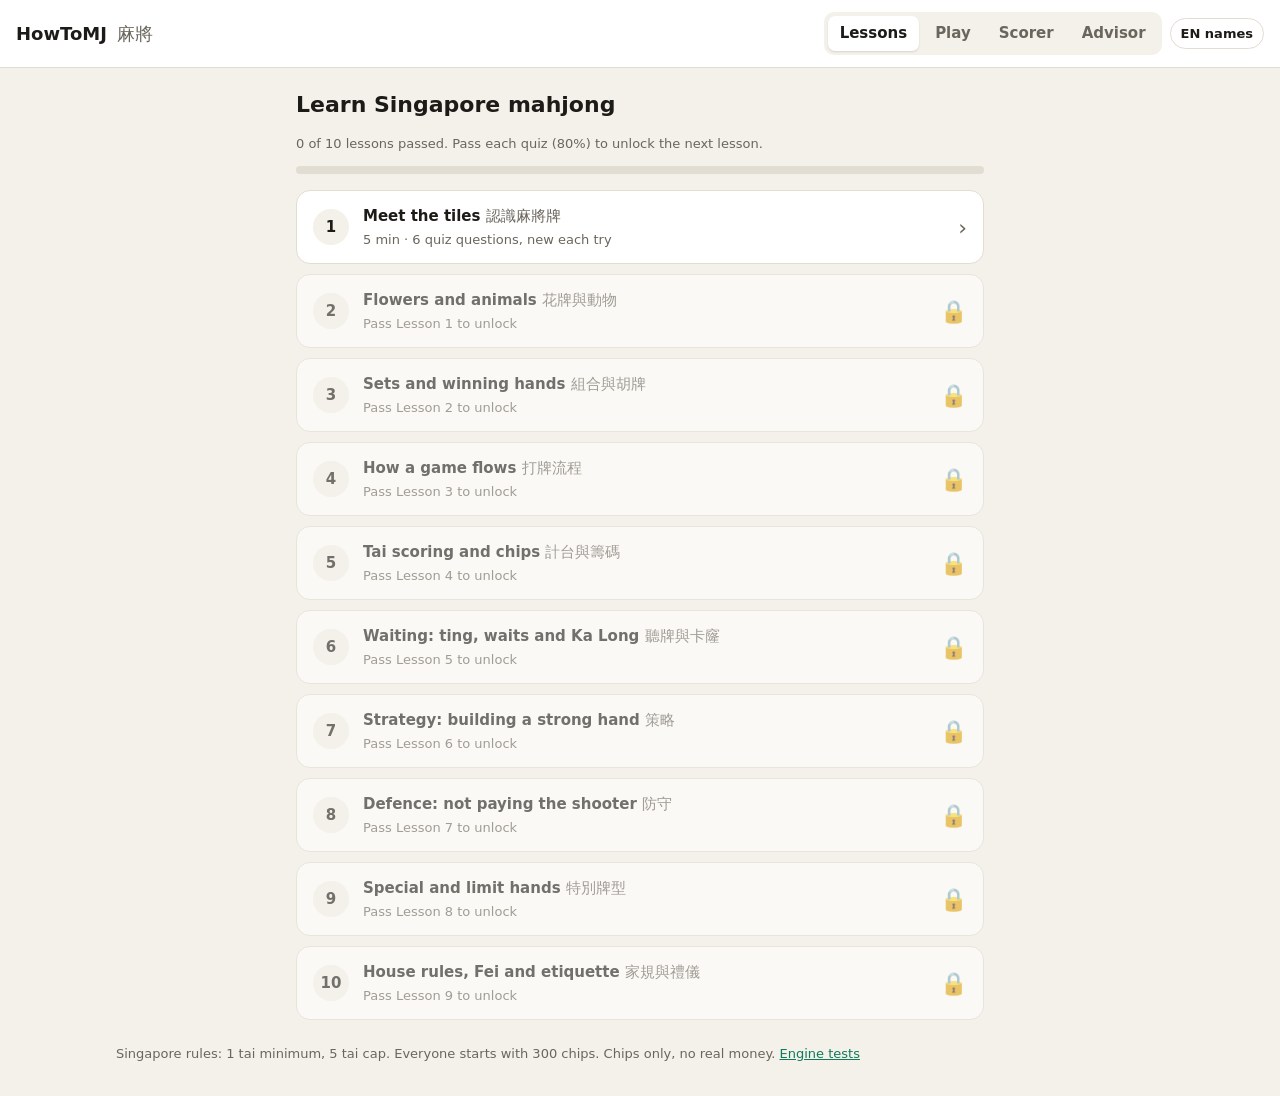
==== index.html @ c32d8975 "Add files via upload" ====
<!doctype html>
<html lang="en">
<head>
  <meta charset="utf-8">
  <meta name="viewport" content="width=device-width, initial-scale=1">
  <title>HowToMJ</title>
  <meta name="description" content="Learn Singapore mahjong: count tai and get discard advice.">
  <link rel="stylesheet" href="app.css">
</head>
<body>
  <header class="top">
    <div class="brand">HowToMJ <span class="brand__zh">麻將</span></div>
    <div class="top__right">
      <nav class="tabs" id="tabs" role="tablist"></nav>
      <button class="chip" id="english" aria-pressed="false" title="Show English names under the tiles">EN names</button>
    </div>
  </header>

  <main class="learn" id="learn" hidden></main>

  <main class="play" id="play" hidden></main>

  <main class="layout" id="tools">
    <section class="card" aria-labelledby="hand-title">
      <div class="card__head">
        <h2 id="hand-title">Your hand</h2>
        <div class="card__actions">
          <select id="examples" aria-label="Load an example hand"></select>
          <button class="btn btn--ghost" id="clear">Clear</button>
        </div>
      </div>
      <div id="hand"></div>
      <p class="message" id="message" role="status" aria-live="polite"></p>
    </section>

    <section class="card card--result" aria-labelledby="result-title">
      <h2 id="result-title"></h2>
      <div id="result"></div>
    </section>

    <section class="card" aria-labelledby="add-title">
      <h2 id="add-title">Add tiles</h2>
      <div class="targets" id="targets"></div>
      <div id="palette"></div>
    </section>

    <section class="card" aria-labelledby="ctx-title">
      <h2 id="ctx-title">Table</h2>
      <div class="context" id="context"></div>
    </section>
  </main>

  <footer class="foot">Singapore rules: 1 tai minimum, 5 tai cap. Everyone starts with 300 chips. Chips only, no real money. <a href="tests.html">Engine tests</a></footer>

  <script src="engine.js"></script>
  <script src="ui.js"></script>
  <script src="sound.js"></script>
  <script src="lessons.js"></script>
  <script src="learn.js"></script>
  <script src="game.js"></script>
  <script src="play.js"></script>
  <script src="app.js"></script>
</body>
</html>
---- app.css ----
:root {
  --bg: #f4f1ea;
  --surface: #ffffff;
  --ink: #1d1b18;
  --muted: #6b665d;
  --line: #e2ddd2;
  --accent: #0f7a5c;
  --accent-ink: #ffffff;
  --accent-soft: #e2f2ec;
  --warn: #b3261e;
  --warn-soft: #fbe9e7;
  --tile-face: #fffdf7;
  --tile-edge: #d8cfbd;
  --tile-shadow: #c9bea7;
  --bamboo: #1f7a3d;
  --dots: #1f4f9c;
  --chars: #b3261e;
  --honour: #1d1b18;
  --flower: #c2185b;
  --season: #00796b;
  --animal: #a35a00;
}
@media (prefers-color-scheme: dark) {
  :root:not([data-theme="light"]) {
    --bg: #141413;
    --surface: #1e1d1b;
    --ink: #f1ede4;
    --muted: #a39d92;
    --line: #34322e;
    --accent: #3fbf94;
    --accent-ink: #0d1f18;
    --accent-soft: #1b3a2f;
    --warn: #ff8a80;
    --warn-soft: #3a1d1b;
    --tile-face: #f3eee2;
    --tile-edge: #b9b09d;
    --tile-shadow: #6e675a;
  }
}
:root[data-theme="dark"] {
  --bg: #141413; --surface: #1e1d1b; --ink: #f1ede4; --muted: #a39d92; --line: #34322e;
  --accent: #3fbf94; --accent-ink: #0d1f18; --accent-soft: #1b3a2f; --warn: #ff8a80; --warn-soft: #3a1d1b;
  --tile-face: #f3eee2; --tile-edge: #b9b09d; --tile-shadow: #6e675a;
}

* { box-sizing: border-box; }
body {
  margin: 0;
  background: var(--bg);
  color: var(--ink);
  font: 15px/1.5 system-ui, -apple-system, "Segoe UI", "PingFang SC", "Microsoft YaHei", sans-serif;
}
h2 { font-size: 16px; margin: 0 0 12px; }
a { color: var(--accent); }

.top {
  position: sticky; top: 0; z-index: 2;
  display: flex; flex-wrap: wrap; align-items: center; justify-content: space-between; gap: 8px;
  padding: 12px 16px; background: var(--surface); border-bottom: 1px solid var(--line);
}
.brand { font-weight: 700; font-size: 18px; }
.brand__zh { color: var(--muted); font-weight: 500; margin-left: 4px; }
.tabs { display: flex; gap: 4px; background: var(--bg); padding: 4px; border-radius: 10px; }
.tab {
  border: 0; background: transparent; color: var(--muted); font: inherit; font-weight: 600;
  padding: 6px 12px; border-radius: 7px; cursor: pointer;
}
.tab[aria-selected="true"] { background: var(--surface); color: var(--ink); box-shadow: 0 1px 2px rgba(0,0,0,.12); }

.layout {
  max-width: 1080px; margin: 0 auto; padding: 16px;
  display: grid; gap: 16px; grid-template-columns: 1fr;
}
@media (min-width: 900px) {
  .layout { grid-template-columns: 1.15fr 1fr; align-items: start; }
  .card--result { grid-column: 2; grid-row: 1 / span 3; position: sticky; top: 76px; }
}
.card { background: var(--surface); border: 1px solid var(--line); border-radius: 14px; padding: 16px; min-width: 0; }
.card__head { display: flex; align-items: center; justify-content: space-between; gap: 8px; margin-bottom: 8px; }
.card__head h2 { margin: 0; }
.card__actions { display: flex; gap: 8px; }

.btn, select {
  font: inherit; font-size: 14px; border-radius: 8px; border: 1px solid var(--line);
  background: var(--surface); color: var(--ink); padding: 6px 10px; cursor: pointer;
}
.btn--ghost:hover, select:hover { border-color: var(--muted); }

/* Tiles */
.tile {
  position: relative; display: inline-flex; align-items: center; justify-content: center; flex: none;
  width: 40px; height: 54px; padding: 2px 1px; margin: 0;
  background: var(--tile-face); border: 1px solid var(--tile-edge); border-radius: 6px;
  box-shadow: 0 3px 0 var(--tile-shadow);
  color: var(--muted); font: inherit; cursor: pointer; line-height: 1; user-select: none;
  transition: transform .08s ease;
}
.tile__face { display: block; width: 100%; height: 100%; pointer-events: none; }
.tile__face svg { display: block; }
.tile:hover { transform: translateY(-2px); }
.tile:active { transform: translateY(1px); }
span.tile:hover { transform: none; }
.tile:focus-visible { outline: 2px solid var(--accent); outline-offset: 2px; }
.tile__sub { font-size: 12px; font-weight: 600; }
.tile.is-used { opacity: .35; }
.tile.is-best { outline: 3px solid var(--accent); outline-offset: 2px; }
.tile.is-guess { outline: 3px dashed var(--warn); outline-offset: 2px; }
.tile--small { width: 32px; height: 43px; border-radius: 5px; }
.tile--empty {
  background: transparent; border: 1.5px dashed var(--tile-edge); box-shadow: none; color: var(--muted); cursor: default;
}
.tile--empty:hover { transform: none; }

/* Hand */
.hand-row { margin-bottom: 12px; }
.hand-row__label { font-size: 12px; font-weight: 600; color: var(--muted); text-transform: uppercase; letter-spacing: .04em; margin-bottom: 6px; }
.tiles { display: flex; flex-wrap: wrap; gap: 6px 4px; align-items: flex-end; }
.hand-main { display: flex; flex-wrap: wrap; gap: 12px; align-items: flex-end; }
.win-slot { padding-left: 12px; border-left: 2px solid var(--line); }
.meld { display: inline-flex; gap: 2px; padding: 4px; border-radius: 8px; background: var(--bg); position: relative; }
.meld__tag { position: absolute; top: -9px; left: 6px; font-size: 10px; font-weight: 700; color: var(--muted); background: var(--surface); padding: 0 4px; border-radius: 4px; }
.empty-note { color: var(--muted); font-size: 13px; }
.message { min-height: 1.5em; margin: 4px 0 0; font-size: 14px; color: var(--warn); }

/* Palette */
.targets { display: flex; flex-wrap: wrap; gap: 6px; margin-bottom: 12px; }
.chip {
  font: inherit; font-size: 13px; font-weight: 600; padding: 5px 10px; border-radius: 999px;
  border: 1px solid var(--line); background: var(--surface); color: var(--ink); cursor: pointer;
}
.chip[aria-pressed="true"] { background: var(--accent); border-color: var(--accent); color: var(--accent-ink); }
.palette-group { margin-bottom: 10px; }
.palette-group .tiles { display: grid; grid-template-columns: repeat(9, minmax(0, 44px)); gap: 6px; }
.palette-group .tile { width: 100%; height: auto; aspect-ratio: 3 / 4; }
@media (max-width: 380px) {
  .palette-group .tiles { gap: 4px; }
}

/* Context */
.context { display: grid; gap: 12px; grid-template-columns: repeat(auto-fit, minmax(140px, 1fr)); }
.field { display: flex; flex-direction: column; gap: 4px; font-size: 13px; font-weight: 600; color: var(--muted); }
.field select { width: 100%; }
.seg { display: inline-flex; border: 1px solid var(--line); border-radius: 8px; overflow: hidden; }
.seg button { font: inherit; font-size: 14px; border: 0; padding: 6px 10px; background: var(--surface); color: var(--ink); cursor: pointer; }
.seg button[aria-pressed="true"] { background: var(--accent); color: var(--accent-ink); }
.check { display: flex; align-items: center; gap: 8px; font-size: 14px; color: var(--ink); font-weight: 500; }

/* Result */
.big { display: flex; align-items: baseline; gap: 10px; flex-wrap: wrap; }
.big__num { font-size: 44px; font-weight: 800; line-height: 1; }
.big__unit { font-size: 18px; font-weight: 700; }
.big__note { color: var(--muted); font-size: 14px; }
.badge { display: inline-block; font-size: 13px; font-weight: 700; padding: 3px 10px; border-radius: 999px; margin: 10px 0; }
.badge--ok { background: var(--accent-soft); color: var(--accent); }
.badge--no { background: var(--warn-soft); color: var(--warn); }
.items { width: 100%; border-collapse: collapse; margin: 8px 0 12px; font-size: 14px; }
.items td { padding: 7px 0; border-bottom: 1px solid var(--line); vertical-align: top; }
.items td.zh { color: var(--muted); padding-left: 8px; white-space: nowrap; }
.items td.tai { text-align: right; font-weight: 700; white-space: nowrap; padding-left: 8px; }
.items tr.total td { border-bottom: 0; font-weight: 700; }
.pay { background: var(--bg); border-radius: 10px; padding: 12px; margin: 8px 0; font-size: 14px; }
.pay strong { font-size: 16px; }
.pay ul { margin: 6px 0 0; padding-left: 18px; }
.muted { color: var(--muted); font-size: 13px; }
.hint { color: var(--muted); }

.option { border: 1px solid var(--line); border-radius: 12px; padding: 12px; margin-bottom: 10px; display: flex; gap: 12px; }
.option--best { border-color: var(--accent); background: var(--accent-soft); }
.option__rank { font-size: 12px; font-weight: 700; color: var(--muted); text-transform: uppercase; letter-spacing: .04em; }
.option__body p { margin: 2px 0; font-size: 14px; }
.option__body ul { margin: 4px 0 0; padding-left: 18px; font-size: 13px; color: var(--muted); }
.waits { display: flex; flex-wrap: wrap; gap: 3px; margin-top: 6px; }

[hidden] { display: none !important; }

.btn--primary { background: var(--accent); border-color: var(--accent); color: var(--accent-ink); font-weight: 600; }
.btn:disabled { opacity: .45; cursor: default; }

/* Shared hand view */
.hand-view { display: flex; flex-wrap: wrap; align-items: flex-end; gap: 6px; margin: 8px 0; }
.hand-plus { color: var(--muted); font-weight: 700; padding: 0 2px 12px; }
.meld--bonus { background: transparent; border: 1px dashed var(--line); }

/* Lessons */
.learn { max-width: 720px; margin: 0 auto; padding: 16px; }
.learn-head h1 { font-size: 22px; margin: 4px 0; }
.meter { height: 8px; background: var(--line); border-radius: 999px; overflow: hidden; margin: 8px 0 16px; }
.meter span { display: block; height: 100%; background: var(--accent); border-radius: 999px; }
.lesson-list { list-style: none; padding: 0; margin: 0; display: grid; gap: 10px; }
.lesson-item {
  width: 100%; display: flex; align-items: center; gap: 14px; text-align: left;
  font: inherit; color: var(--ink); background: var(--surface); border: 1px solid var(--line);
  border-radius: 14px; padding: 14px 16px; cursor: pointer;
}
.lesson-item:hover:not(:disabled) { border-color: var(--accent); }
.lesson-item:disabled { cursor: default; opacity: .6; }
.lesson-item__num {
  flex: none; width: 36px; height: 36px; border-radius: 50%; display: grid; place-items: center;
  font-weight: 800; background: var(--bg); color: var(--ink);
}
.lesson-item.is-done .lesson-item__num { background: var(--accent); color: var(--accent-ink); }
.lesson-item__text { flex: 1; min-width: 0; }
.lesson-item__title { font-weight: 700; }
.lesson-item__zh { color: var(--muted); }
.lesson-item__status { display: block; font-size: 13px; color: var(--muted); margin-top: 2px; }
.lesson-item__go { font-size: 22px; color: var(--muted); }

.crumb { display: flex; align-items: center; gap: 10px; flex-wrap: wrap; margin-bottom: 10px; }
.steps { display: flex; gap: 4px; margin-bottom: 12px; }
.steps span { flex: 1; height: 5px; border-radius: 999px; background: var(--line); }
.steps span.is-done { background: var(--accent); opacity: .5; }
.steps span.is-now { background: var(--accent); }
.lesson-card { padding: 20px; }
.lesson-card p { margin: 0 0 10px; font-size: 16px; line-height: 1.6; }
.lesson-card__title { font-size: 20px; margin-bottom: 12px; }
.lesson-tiles { margin: 12px 0; }
.lesson-group { margin: 14px 0; }
.table-wrap { overflow-x: auto; margin: 12px 0; }
.lesson-table { width: 100%; border-collapse: collapse; font-size: 14px; }
.lesson-table th { text-align: left; font-size: 12px; text-transform: uppercase; letter-spacing: .04em; color: var(--muted); padding: 6px 8px 6px 0; border-bottom: 1px solid var(--line); }
.lesson-table td { padding: 8px 8px 8px 0; border-bottom: 1px solid var(--line); }
.nav-row { display: flex; justify-content: space-between; align-items: center; gap: 10px; margin-top: 14px; }
.nav-row--wrap { flex-wrap: wrap; justify-content: flex-start; }
.nav-row .btn { padding: 10px 16px; font-size: 15px; }

.quiz-prompt { font-size: 18px; margin: 6px 0 12px; }
.quiz-options { display: grid; gap: 8px; grid-template-columns: repeat(auto-fit, minmax(140px, 1fr)); margin-top: 12px; }
.quiz-option {
  font: inherit; font-size: 15px; font-weight: 600; text-align: left; padding: 12px 14px; border-radius: 10px;
  border: 1.5px solid var(--line); background: var(--surface); color: var(--ink); cursor: pointer;
}
.quiz-option:hover:not(:disabled) { border-color: var(--accent); }
.quiz-option--tiles { display: flex; flex-wrap: wrap; gap: 3px; align-items: center; }
.quiz-tiles { display: flex; gap: 10px; flex-wrap: wrap; margin-top: 12px; }
.quiz-tile { padding: 6px; border-radius: 10px; border: 1.5px solid var(--line); background: var(--surface); cursor: pointer; }
.quiz-tile .tile { cursor: inherit; }
.is-right { border-color: var(--accent) !important; background: var(--accent-soft) !important; }
.is-wrong { border-color: var(--warn) !important; background: var(--warn-soft) !important; }
.is-dim { opacity: .5; }
.quiz-option:disabled, .quiz-tile:disabled { cursor: default; color: var(--ink); }
.feedback { margin-top: 14px; padding: 12px 14px; border-radius: 10px; font-size: 15px; }
.feedback--ok { background: var(--accent-soft); }
.feedback--ok strong { color: var(--accent); }
.feedback--no { background: var(--warn-soft); }
.feedback--no strong { color: var(--warn); }
.result-card .big__num { font-size: 52px; }

/* Practice game */
.play { max-width: 900px; margin: 0 auto; padding: 12px 16px 24px; display: grid; gap: 12px; }
.table-bar { display: flex; flex-wrap: wrap; align-items: center; gap: 6px 14px; font-size: 14px; }
.table-bar .btn { margin-left: auto; }
.opponents { display: grid; gap: 10px; grid-template-columns: 1fr; }
@media (min-width: 760px) { .opponents { grid-template-columns: repeat(3, minmax(0, 1fr)); } }
.seat { background: var(--surface); border: 1px solid var(--line); border-radius: 12px; padding: 10px 12px; min-width: 0; }
.seat.is-turn { border-color: var(--accent); box-shadow: 0 0 0 1px var(--accent) inset; }
.seat__head { display: flex; align-items: center; gap: 8px; font-size: 13px; margin-bottom: 6px; }
.seat__name { white-space: nowrap; overflow: hidden; text-overflow: ellipsis; }
.seat__wind {
  flex: none; width: 28px; height: 28px; border-radius: 8px; display: grid; place-items: center;
  font-weight: 700; background: var(--bg); color: var(--ink);
}
.seat__wind.is-dealer { background: var(--chars); color: #fff; }
.seat__name { flex: 1; min-width: 0; }
.seat__chips { font-weight: 700; font-variant-numeric: tabular-nums; }
.seat__turn { font-size: 12px; font-weight: 700; color: var(--accent); }
.seat__sets { display: flex; flex-wrap: wrap; gap: 10px 6px; margin: 10px 0 8px; }
.seat__empty { font-size: 13px; }
.tiles--tiny { gap: 3px 2px; }
.tile.tile--tiny { width: 22px; height: 30px; padding: 1px; box-shadow: 0 2px 0 var(--tile-shadow); border-radius: 4px; }
.tile.is-last { outline: 2px solid var(--warn); outline-offset: 1px; }
.tile.is-selected { transform: translateY(-8px); outline: 2px solid var(--accent); outline-offset: 1px; }
.centre { display: flex; gap: 14px; align-items: flex-start; background: var(--surface); border: 1px dashed var(--line); border-radius: 12px; padding: 10px 12px; }
.centre__discard { flex: none; text-align: center; min-width: 76px; }
.centre__discard .muted { font-size: 12px; margin-top: 6px; }
.log { list-style: none; margin: 0; padding: 0; font-size: 13px; color: var(--muted); display: grid; gap: 3px; min-width: 0; }
.log li:last-child { color: var(--ink); font-weight: 600; }
.seat--me { padding-bottom: 14px; }
.my-hand { display: flex; align-items: flex-end; gap: 12px; flex-wrap: wrap; margin-top: 12px; }
.my-hand .tiles { gap: 6px 3px; }
.my-hand__drawn { margin-left: 8px; padding-left: 8px; border-left: 2px dashed var(--line); display: inline-flex; }
@media (max-width: 480px) {
  .my-hand .tile { width: 33px; height: 45px; }
  .my-hand .tiles { gap: 5px 2px; }
}
.seat__body { display: flex; flex-wrap: wrap; align-items: flex-start; gap: 6px 10px; }
.seat__body .seat__sets { margin: 0; }
.seat .seat__head { margin-bottom: 4px; }
.seat--mine { padding: 8px 12px; }
.dock {
  display: grid; gap: 8px;
  background: var(--bg); padding-top: 6px; margin: 0 -4px; padding-inline: 4px;
}
/* Pin your hand to the bottom only when the window is tall enough to still show the table above it. */
@media (min-height: 900px) {
  .dock { position: sticky; bottom: 0; z-index: 3; max-height: 45vh; overflow-y: auto; }
}
.dock .seat--me { box-shadow: 0 -4px 16px rgba(0,0,0,.08); }
.dock .seat__sets { margin: 6px 0 0; }
.dock .my-hand { margin-top: 8px; }
.action-bar { background: var(--surface); border: 1px solid var(--line); border-radius: 12px; padding: 10px 12px; }
.prompt { margin: 0 0 8px; font-size: 15px; font-weight: 600; }
.prompt--claim { display: flex; align-items: center; gap: 6px; flex-wrap: wrap; }
.actions { display: flex; flex-wrap: wrap; gap: 8px; margin-top: 8px; }
.actions .btn { padding: 9px 14px; font-size: 15px; font-weight: 600; }
.btn--win { background: var(--chars); border-color: var(--chars); color: #fff; }
.action-bar .feedback { margin-top: 4px; font-size: 14px; }
.result-panel h2 { font-size: 20px; }
.standings th { text-align: left; font-size: 12px; color: var(--muted); padding: 4px 0; border-bottom: 1px solid var(--line); }
.standings tr.is-me td { font-weight: 700; }

/* Table layout */
.mj-table {
  --felt: #1f6b4f; --felt-dark: #17543e; --felt-ink: #f3f7f4; --felt-muted: #bfd9cc; --turn: #ffd54f;
  display: grid; gap: 8px; padding: 10px; border-radius: 18px;
  background: radial-gradient(ellipse at center, var(--felt) 0%, var(--felt-dark) 100%);
  border: 6px solid #6b4423; color: var(--felt-ink);
  grid-template-columns: 64px minmax(0, 1fr) 64px;
  grid-template-areas: "top top top" "left centre right" "bottom bottom bottom";
}
@media (prefers-color-scheme: dark) { :root:not([data-theme="light"]) .mj-table { --felt: #174d3a; --felt-dark: #0f3628; border-color: #4a2f18; } }
@media (min-width: 760px) {
  .mj-table { grid-template-columns: 140px minmax(0, 1fr) 140px; gap: 12px; padding: 14px; }
}
.seat-panel {
  min-width: 0; padding: 6px 8px; border-radius: 10px; background: rgba(0, 0, 0, .18);
  font-size: 12px; display: flex; gap: 6px 10px; align-items: center; flex-wrap: wrap;
}
.seat-panel.is-turn { box-shadow: 0 0 0 2px var(--turn) inset; }
.seat-panel--top { grid-area: top; justify-content: center; }
.seat-panel--bottom { grid-area: bottom; justify-content: center; }
.seat-panel--left { grid-area: left; flex-direction: column; align-items: stretch; align-self: stretch; }
.seat-panel--right { grid-area: right; flex-direction: column; align-items: stretch; align-self: stretch; }
.seat-panel__id { display: flex; align-items: center; gap: 6px; min-width: 0; }
.seat-panel--left .seat-panel__id, .seat-panel--right .seat-panel__id { flex-direction: column; text-align: center; }
.seat-panel__who { display: flex; flex-direction: column; min-width: 0; line-height: 1.25; }
.seat-panel__who strong { font-size: 13px; white-space: nowrap; overflow: hidden; text-overflow: ellipsis; }
.seat-panel__who span { color: var(--felt-muted); font-variant-numeric: tabular-nums; }
.seat-panel__backs { display: flex; align-items: center; gap: 3px; color: var(--felt-muted); justify-content: center; }
.tile-back { display: inline-block; width: 12px; height: 16px; border-radius: 2px; background: #2f7d5d; border: 1px solid #e8dfc8; box-shadow: 0 1px 0 #0b2a1f; }
.seat-panel__flowers, .seat-panel__sets { display: flex; flex-wrap: wrap; gap: 3px; justify-content: center; }
.seat-panel .meld { background: rgba(0, 0, 0, .2); padding: 2px; gap: 1px; }
.seat-panel__turn { font-weight: 700; color: var(--turn); text-align: center; }
.seat-panel .seat__wind { background: rgba(255, 255, 255, .9); color: #1d1b18; }
.seat-panel .seat__wind.is-dealer { background: var(--chars); color: #fff; }

/* The centre: a ring of wall stacks around the discards */
.centre-table {
  grid-area: centre; min-width: 0; display: grid; gap: 5px; padding: 6px; border-radius: 12px;
  background: rgba(0, 0, 0, .14); border: 1px solid rgba(255, 255, 255, .12);
  grid-template-columns: 12px minmax(0, 1fr) 12px;
  grid-template-rows: 12px auto 12px;
  grid-template-areas: "wt wt wt" "wl inner wr" "wb wb wb";
}
.centre-inner {
  grid-area: inner; min-width: 0; display: grid; gap: 6px;
  grid-template-columns: minmax(0, 1fr) minmax(0, 1fr);
  grid-template-areas: "mid mid" "top top" "left right" "bottom bottom";
  align-content: start;
}
@media (min-width: 760px) {
  .centre-table { grid-template-columns: 16px minmax(0, 1fr) 16px; grid-template-rows: 18px auto 18px; padding: 8px; }
  .centre-inner { grid-template-columns: minmax(0, 1fr) minmax(0, 1.3fr) minmax(0, 1fr); grid-template-areas: ". top ." "left mid right" ". bottom ."; min-height: 320px; }
}
.wall { display: flex; gap: 1px; min-width: 0; min-height: 0; }
.wall--top { grid-area: wt; }
.wall--bottom { grid-area: wb; }
.wall--left { grid-area: wl; flex-direction: column; }
.wall--right { grid-area: wr; flex-direction: column; }
.stk { flex: 1 1 0; min-width: 0; min-height: 0; border-radius: 2px; position: relative; }
.stk--2 { background: linear-gradient(#e9dfc4 0 45%, #2f7d5d 45% 55%, #d9cca9 55%); box-shadow: inset 0 0 0 1px rgba(0, 0, 0, .25); }
.stk--1 { background: #d9cca9; box-shadow: inset 0 0 0 1px rgba(0, 0, 0, .25); opacity: .85; }
.stk--0 { background: transparent; }
.wall--left .stk--2, .wall--right .stk--2 { background: linear-gradient(90deg, #e9dfc4 0 45%, #2f7d5d 45% 55%, #d9cca9 55%); }
.stk.is-front { box-shadow: 0 0 0 2px var(--turn); z-index: 1; }
.stk.is-back { box-shadow: 0 0 0 2px #ff8a65; z-index: 1; }
.pond { min-width: 0; padding: 4px; border-radius: 8px; }
.pond.is-turn { background: rgba(255, 213, 79, .12); }
.pond--top { grid-area: top; }
.pond--left { grid-area: left; }
.pond--right { grid-area: right; }
.pond--bottom { grid-area: bottom; }
.pond--mid { grid-area: mid; display: flex; flex-direction: column; align-items: center; justify-content: center; gap: 4px; text-align: center; }
.pond__label { font-size: 11px; color: var(--felt-muted); margin-bottom: 3px; }
.pond__wall { font-size: 12px; font-weight: 700; }
.pond__empty { color: var(--felt-muted); font-size: 12px; }
.pond .tiles--tiny { gap: 3px 2px; }

.log-box { font-size: 13px; background: var(--surface); border: 1px solid var(--line); border-radius: 10px; padding: 8px 12px; }
.log-box summary { cursor: pointer; white-space: nowrap; overflow: hidden; text-overflow: ellipsis; }
.log-box .log { margin-top: 6px; }

/* Header toggle */
.top__right { display: flex; align-items: center; gap: 8px; flex-wrap: wrap; }

/* English captions under tiles */
.show-en .tile:not(.tile--tiny):not(.tile--empty)::after {
  content: attr(data-en); position: absolute; left: 50%; top: 100%; transform: translateX(-50%);
  margin-top: 4px; font-size: 9.5px; font-weight: 600; line-height: 1; white-space: nowrap; color: var(--muted);
}
.show-en .tiles { row-gap: 20px; padding-bottom: 14px; }
.show-en .palette-group .tiles { row-gap: 20px; }
.show-en .seat-panel .tile::after, .show-en .pond .tile::after { display: none; }
.show-en .mj-table .tile--tiny { /* captions are hidden on tiny table tiles; hover shows the name */ }

/* Seats: wind badges, chip changes, speech bubbles */
.wind-badge {
  flex: none; display: inline-flex; flex-direction: column; align-items: center; justify-content: center;
  width: 34px; height: 34px; border-radius: 9px; background: rgba(255, 255, 255, .92); color: #1d1b18; line-height: 1;
}
.wind-badge__zh { font-size: 17px; font-weight: 800; }
.wind-badge__en { font-size: 8px; font-weight: 700; text-transform: uppercase; letter-spacing: .03em; margin-top: 1px; }
.wind-badge--big { width: 42px; height: 42px; }
.wind-badge--big .wind-badge__zh { font-size: 21px; }
.wind-badge.is-dealer { background: var(--chars); color: #fff; box-shadow: 0 0 0 2px #fff; }
.seat-panel { position: relative; }
.seat-panel.is-me { background: rgba(255, 255, 255, .12); }
.seat-panel.is-me .seat-panel__who strong::after { content: ' (you)'; font-weight: 500; color: var(--felt-muted); }
.seat-panel__chips { font-variant-numeric: tabular-nums; }
.dealer-tag { font-size: 10px; font-weight: 700; color: #ffcdd2; }
.delta {
  font-weight: 800; font-size: 13px; padding: 1px 7px; border-radius: 999px; background: rgba(255, 255, 255, .15);
  font-variant-numeric: tabular-nums; align-self: center;
}
.delta--up { background: #2e7d32; color: #fff; }
.delta--down { background: #c62828; color: #fff; }
.delta--big { font-size: 18px; padding: 3px 10px; box-shadow: 0 2px 8px rgba(0, 0, 0, .3); }
.bubble {
  position: absolute; z-index: 5; left: 50%; top: -14px; transform: translateX(-50%);
  background: #fff; color: #1d1b18; font-weight: 800; font-size: 16px; padding: 6px 12px; border-radius: 14px;
  box-shadow: 0 4px 14px rgba(0, 0, 0, .35); white-space: nowrap; animation: pop 1.8s ease forwards;
}
.bubble::after { content: ''; position: absolute; left: 50%; bottom: -7px; transform: translateX(-50%); border: 7px solid transparent; border-bottom: 0; border-top-color: #fff; }
.bubble--hu, .bubble--zimo { background: #ffd54f; font-size: 20px; }
.bubble--hu::after, .bubble--zimo::after { border-top-color: #ffd54f; }
.bubble--bite { background: #f8bbd0; }
.bubble--bite::after { border-top-color: #f8bbd0; }
@keyframes pop {
  0% { transform: translateX(-50%) scale(.3); opacity: 0; }
  12% { transform: translateX(-50%) scale(1.15); opacity: 1; }
  22% { transform: translateX(-50%) scale(1); }
  85% { opacity: 1; }
  100% { opacity: 0; transform: translateX(-50%) translateY(-6px); }
}
.float {
  position: absolute; z-index: 4; right: 8px; top: 6px; font-weight: 800; font-size: 15px; padding: 1px 7px; border-radius: 8px;
  animation: floatUp 2.2s ease forwards; pointer-events: none;
}
.float--up { background: #2e7d32; color: #fff; }
.float--down { background: #c62828; color: #fff; }
@keyframes floatUp { 0% { opacity: 0; transform: translateY(8px); } 15% { opacity: 1; transform: translateY(0); } 80% { opacity: 1; } 100% { opacity: 0; transform: translateY(-16px); } }

/* Compass in the middle of the table */
.compass__ring { position: relative; width: 92px; height: 92px; margin: 2px auto; }
.compass__seat { position: absolute; font-size: 14px; font-weight: 800; color: var(--felt-muted); }
.compass__seat--top { top: 0; left: 50%; transform: translateX(-50%); }
.compass__seat--bottom { bottom: 0; left: 50%; transform: translateX(-50%); }
.compass__seat--left { left: 2px; top: 50%; transform: translateY(-50%); }
.compass__seat--right { right: 2px; top: 50%; transform: translateY(-50%); }
.compass__seat.is-me { color: var(--turn); }
.compass__centre {
  position: absolute; inset: 20px; border-radius: 50%; background: rgba(255, 255, 255, .92); color: #b3261e;
  display: flex; flex-direction: column; align-items: center; justify-content: center; line-height: 1;
}
.compass__prev { font-size: 24px; font-weight: 900; }
.compass__label { font-size: 8px; font-weight: 700; color: #6b665d; margin-top: 2px; }
.dice { display: flex; gap: 4px; font-size: 22px; line-height: 1; }
.last-discard { display: flex; flex-direction: column; align-items: center; gap: 2px; }
.win-banner {
  display: flex; flex-direction: column; align-items: center; gap: 2px; padding: 8px 12px; border-radius: 12px;
  background: #ffd54f; color: #1d1b18; box-shadow: 0 4px 16px rgba(0, 0, 0, .35); animation: pop 0.6s ease forwards; font-size: 13px;
}
.win-banner strong { font-size: 18px; }
.win-banner--draw { background: #e0e0e0; }
.win-banner { animation: bannerIn .5s ease both; }
@keyframes bannerIn { from { opacity: 0; transform: scale(.6); } to { opacity: 1; transform: scale(1); } }

/* Actions */
.btn--big { padding: 12px 18px !important; font-size: 16px !important; }
.btn--tiles { display: inline-flex; align-items: center; gap: 8px; }
.tile-row { display: inline-flex; gap: 2px; vertical-align: middle; }
.hint-box { display: flex; flex-wrap: wrap; align-items: center; gap: 6px; }
.tile.is-bonus { outline: 2px dashed var(--flower); outline-offset: 2px; }

/* Settings */
.play-top { display: grid; gap: 8px; }
.settings { background: var(--surface); border: 1px solid var(--line); border-radius: 10px; padding: 8px 12px; font-size: 14px; }
.settings summary { cursor: pointer; font-weight: 600; }
.settings__grid { display: grid; gap: 14px; margin-top: 10px; grid-template-columns: 1fr; }
@media (min-width: 760px) { .settings__grid { grid-template-columns: 1.2fr 1fr 1.6fr; } }
.settings .field { gap: 6px; }
.settings .check { font-size: 13px; }
.settings input[type="range"] { width: 100%; accent-color: var(--accent); }

/* Your hand and actions on the table */
.mj-table { grid-template-areas: "top top top" "left centre right" "bottom bottom bottom" "hand hand hand"; }
.table-hand { grid-area: hand; display: grid; gap: 8px; min-width: 0; }
.table-hand .seat--me {
  background: rgba(0, 0, 0, .22); border: 1px solid rgba(255, 255, 255, .15); color: var(--felt-ink); box-shadow: none;
}
.table-hand .seat--me.is-turn { box-shadow: 0 0 0 2px var(--turn) inset; border-color: transparent; }
.table-hand .hand-row__label { color: var(--felt-muted); }
.table-hand .my-hand .tiles { gap: 8px 4px; }
.table-hand .my-hand .tile { width: 50px; height: 67px; border-radius: 7px; }
.table-hand .my-hand__drawn { border-left-color: rgba(255, 255, 255, .35); }
.table-hand .action-bar { background: rgba(255, 255, 255, .95); color: #1d1b18; border: 0; }
.table-hand .action-bar .muted { color: #6b665d; }
@media (max-width: 560px) {
  .table-hand .my-hand .tile { width: 36px; height: 48px; }
  .table-hand .my-hand .tiles { gap: 6px 2px; }
}
@media (min-width: 1000px) {
  .table-hand .my-hand .tile { width: 56px; height: 75px; }
}
.tile.is-blocked { opacity: .45; filter: grayscale(.6); cursor: not-allowed; }
.tile.is-blocked::before { content: '✕'; position: absolute; top: 2px; right: 4px; font-size: 11px; font-weight: 800; color: var(--warn); }
.rule-note { background: var(--warn-soft); color: var(--ink); border-radius: 8px; padding: 6px 10px; font-weight: 500; font-size: 14px; }

/* Round wind, in the middle of the table */
.round-wind {
  display: flex; flex-direction: column; align-items: center; line-height: 1;
  background: #fff; color: #b3261e; border-radius: 14px; padding: 8px 16px 8px;
  box-shadow: 0 0 0 3px var(--turn), 0 6px 16px rgba(0, 0, 0, .35);
}
.round-wind__label { font-size: 10px; font-weight: 800; text-transform: uppercase; letter-spacing: .08em; color: #6b665d; }
.round-wind__zh { font-size: 40px; font-weight: 900; margin: 2px 0; font-family: 'Noto Serif SC', 'Songti SC', 'SimSun', serif; }
.round-wind__en { font-size: 13px; font-weight: 800; text-transform: uppercase; letter-spacing: .06em; color: #1d1b18; }
@media (max-width: 560px) { .round-wind__zh { font-size: 30px; } }

/* Dice */
.centre-table { position: relative; }
.dice { display: flex; gap: 6px; }
.die {
  display: inline-grid; grid-template-columns: repeat(3, 1fr); grid-template-rows: repeat(3, 1fr);
  width: 56px; height: 56px; padding: 7px; gap: 2px; border-radius: 12px;
  background: linear-gradient(145deg, #ffffff, #e7e2d6); box-shadow: 0 4px 10px rgba(0, 0, 0, .35), inset 0 -3px 0 rgba(0, 0, 0, .08);
}
.die__pip { border-radius: 50%; }
.die__pip.is-on { background: #1d1b18; margin: 2px; }
.die__pip.is-on.is-red { background: #c62828; }
.die--small { width: 26px; height: 26px; padding: 3px; gap: 0; border-radius: 6px; }
.die--small .die__pip.is-on { margin: 1px; }
.dice-overlay {
  position: absolute; inset: 0; z-index: 6; display: flex; flex-direction: column; align-items: center; justify-content: center; gap: 14px;
  background: rgba(10, 40, 28, .55); border-radius: 12px; pointer-events: none;
}
.dice-overlay.is-settled { animation: fadeOverlay 1.7s ease forwards; }
.dice-overlay__dice { display: flex; gap: 18px; }
.dice-overlay__text { display: flex; flex-direction: column; align-items: center; gap: 4px; color: #fff; text-align: center; font-size: 14px; padding: 0 12px; }
.dice-overlay__text strong { font-size: 28px; color: var(--turn); }
.die--roll0 { animation: tumble .32s linear infinite; }
.die--roll1 { animation: tumble .28s linear infinite reverse; }
.die--land { animation: land .45s cubic-bezier(.2, 1.6, .4, 1) both; }
@keyframes tumble {
  0% { transform: translate(0, 0) rotate(0); }
  25% { transform: translate(6px, -10px) rotate(90deg); }
  50% { transform: translate(0, -4px) rotate(180deg); }
  75% { transform: translate(-6px, -10px) rotate(270deg); }
  100% { transform: translate(0, 0) rotate(360deg); }
}
@keyframes land { from { transform: scale(1.35) rotate(-12deg); } to { transform: scale(1) rotate(0); } }
@keyframes fadeOverlay { 0%, 80% { opacity: 1; } 100% { opacity: 0; } }
@media (prefers-reduced-motion: reduce) { .die--roll0, .die--roll1, .die--land, .dice-overlay { animation: none; } }

/* Bigger flowers and animals at each seat */
.seat-panel__flowers { gap: 4px; }
.tile.tile--flower-seat { width: 32px; height: 43px; }
@media (min-width: 760px) { .tile.tile--flower-seat { width: 38px; height: 51px; } }
@media (max-width: 560px) {
  .seat-panel--left .tile.tile--flower-seat, .seat-panel--right .tile.tile--flower-seat { width: 24px; height: 32px; }
}

/* Full screen (computers) */
.table-bar .btn + .btn { margin-left: 0; }
@media (pointer: coarse) { .fs-btn { display: none; } }
#play:fullscreen { max-width: none; width: 100%; height: 100%; overflow-y: auto; background: var(--bg); padding: 12px 20px 20px; }
#play:fullscreen .mj-table { grid-template-columns: 170px minmax(0, 1fr) 170px; min-height: calc(100vh - 140px); }
#play:fullscreen .centre-inner { min-height: 380px; }
#play:fullscreen .tile.tile--tiny { width: 28px; height: 38px; }
#play:fullscreen .table-hand .my-hand .tile { width: 62px; height: 83px; }
#play:fullscreen .tile.tile--flower-seat { width: 44px; height: 59px; }
#play:fullscreen .log-box { display: none; }

/* Game setup panel */
.setup h2 { font-size: 22px; margin-bottom: 4px; }
.setup h3 { font-size: 14px; margin: 0 0 8px; text-transform: uppercase; letter-spacing: .04em; color: var(--muted); }
.setup__grid { display: grid; gap: 16px; margin: 14px 0; grid-template-columns: 1fr; }
@media (min-width: 820px) { .setup__grid { grid-template-columns: 1fr 1fr 1fr; } }
.setup__group { display: grid; gap: 10px; align-content: start; background: var(--bg); border-radius: 12px; padding: 12px; }
.setup .check { align-items: flex-start; }
.setup .check input { margin-top: 3px; }
.check__note { font-size: 12.5px; }
.setup input[type="range"] { width: 100%; accent-color: var(--accent); }

/* Rewind */
.replay { display: grid; gap: 10px; }
.replay__head { display: flex; align-items: center; justify-content: space-between; gap: 10px; flex-wrap: wrap; }
.replay__head h2 { margin: 0; }
.replay__controls { display: flex; flex-wrap: wrap; align-items: center; gap: 6px; }
.replay__controls .btn { font-size: 15px; padding: 7px 12px; }
.replay__slider { width: 100%; accent-color: var(--accent); }
.replay__keys { display: flex; flex-wrap: wrap; gap: 6px; }
.replay__keys .chip { border-color: var(--warn); color: var(--warn); }
.replay__keys .chip[aria-pressed="true"] { background: var(--warn); color: #fff; }
.replay__action { display: flex; align-items: center; gap: 6px; font-weight: 700; font-size: 16px; flex-wrap: wrap; }
.replay__board {
  display: grid; gap: 6px; grid-template-columns: 1fr 1fr; padding: 10px; border-radius: 12px;
  background: radial-gradient(ellipse at center, #1f6b4f 0%, #17543e 100%); --felt-muted: #bfd9cc; color: #f3f7f4;
}
.replay__board .pond { grid-area: auto; }
.replay__board .pond--top, .replay__board .pond--bottom { grid-column: 1 / -1; }
.tile.is-wrong-tile { outline: 3px solid var(--warn); outline-offset: 2px; }

/* Lesson 5: tai list */
.tai-list { list-style: none; margin: 8px 0 0; padding: 0; display: grid; gap: 10px; }
@media (min-width: 640px) { .tai-list { grid-template-columns: 1fr 1fr; } }
.tai-item { border: 1px solid var(--line); border-radius: 10px; padding: 10px 12px; background: var(--bg); }
.tai-item__head { display: flex; align-items: baseline; gap: 8px; flex-wrap: wrap; }
.tai-item__zh { color: var(--muted); }
.tai-item__tai { margin-left: auto; font-weight: 800; color: var(--accent); white-space: nowrap; }
.lesson-card .tai-item__def { font-size: 14px; margin: 4px 0 8px; line-height: 1.45; }

/* Review */
.review { margin-top: 10px; }
.review h3 { font-size: 15px; margin: 0 0 6px; }
.review ul { margin: 0; padding-left: 18px; display: grid; gap: 8px; font-size: 14px; }
.review li .tile { vertical-align: middle; }
.review--bad strong { color: var(--warn); }

@media (prefers-reduced-motion: reduce) {
  .bubble, .float, .win-banner { animation: none; }
}

.foot { max-width: 1080px; margin: 0 auto; padding: 8px 16px 32px; color: var(--muted); font-size: 13px; }
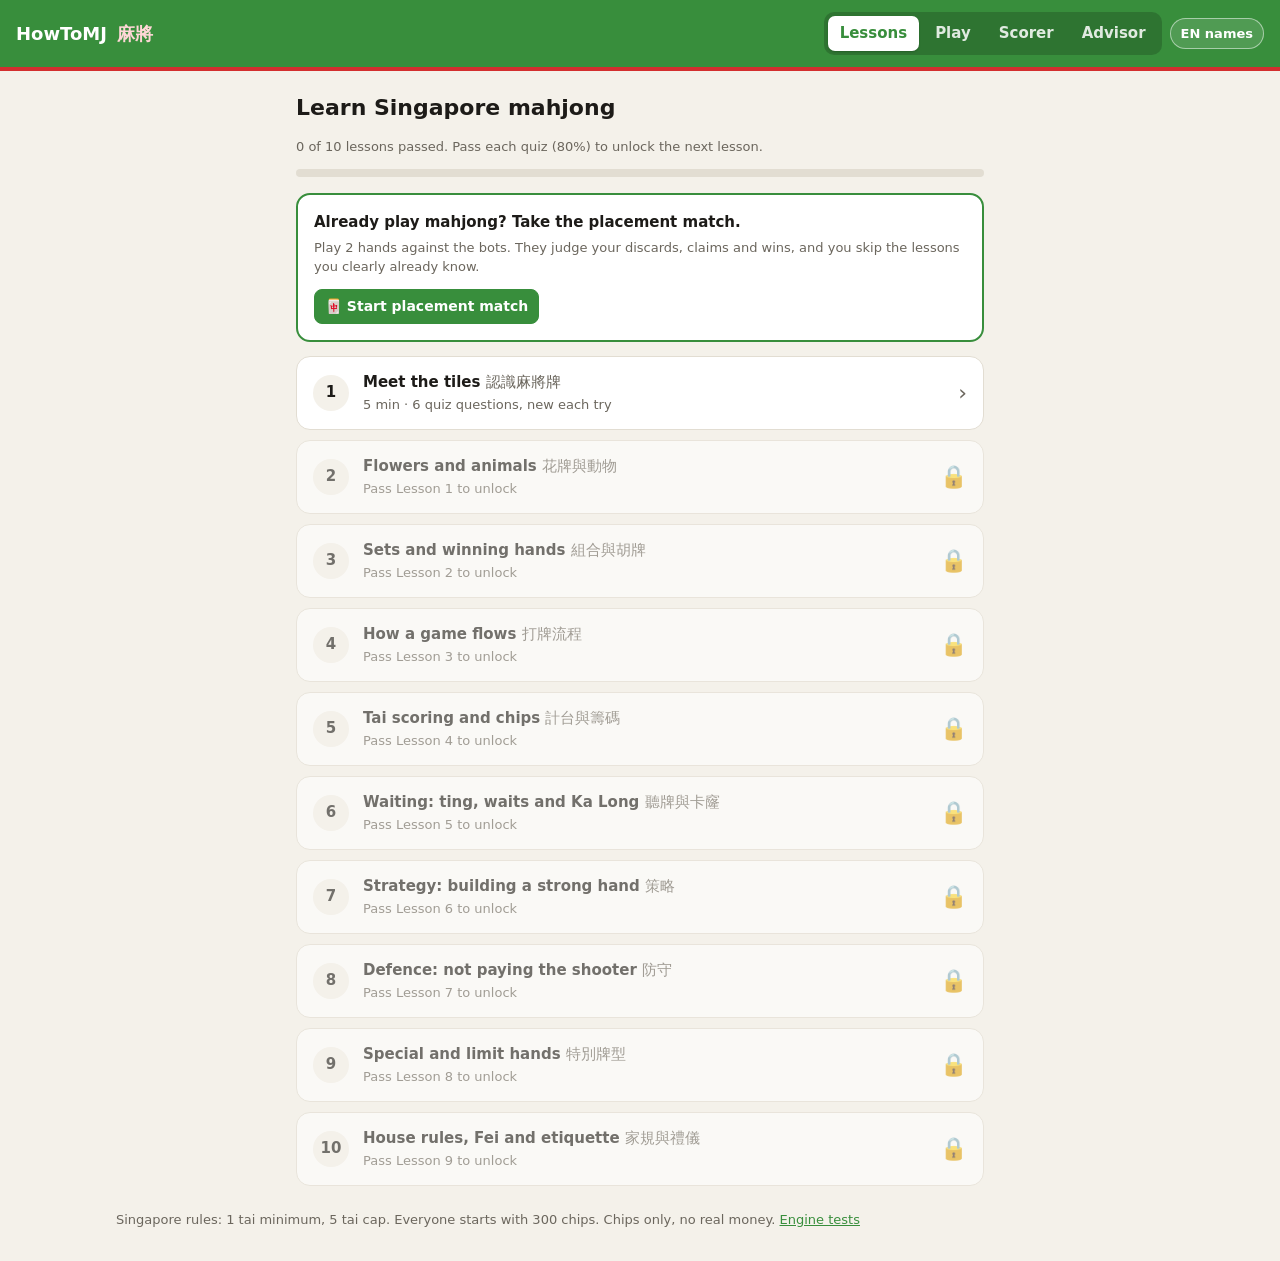
==== commit e934c349: "Add files via upload" ====
--- a/index.html
+++ b/index.html
@@ -57,6 +57,7 @@
   <script src="sound.js"></script>
   <script src="lessons.js"></script>
   <script src="learn.js"></script>
+  <script src="minigame.js"></script>
   <script src="game.js"></script>
   <script src="play.js"></script>
   <script src="app.js"></script>
--- a/app.css
+++ b/app.css
@@ -4,17 +4,19 @@
   --ink: #1d1b18;
   --muted: #6b665d;
   --line: #e2ddd2;
-  --accent: #0f7a5c;
+  --accent: #388E3C;
   --accent-ink: #ffffff;
-  --accent-soft: #e2f2ec;
-  --warn: #b3261e;
-  --warn-soft: #fbe9e7;
+  --accent-soft: #e6f2e6;
+  --warn: #D32F2F;
+  --warn-soft: #fdecec;
+  --brand-green: #388E3C;
+  --brand-red: #D32F2F;
   --tile-face: #fffdf7;
   --tile-edge: #d8cfbd;
   --tile-shadow: #c9bea7;
   --bamboo: #1f7a3d;
   --dots: #1f4f9c;
-  --chars: #b3261e;
+  --chars: #D32F2F;
   --honour: #1d1b18;
   --flower: #c2185b;
   --season: #00796b;
@@ -27,10 +29,10 @@
     --ink: #f1ede4;
     --muted: #a39d92;
     --line: #34322e;
-    --accent: #3fbf94;
-    --accent-ink: #0d1f18;
-    --accent-soft: #1b3a2f;
-    --warn: #ff8a80;
+    --accent: #66BB6A;
+    --accent-ink: #0b1f0c;
+    --accent-soft: #1d3320;
+    --warn: #EF5350;
     --warn-soft: #3a1d1b;
     --tile-face: #f3eee2;
     --tile-edge: #b9b09d;
@@ -39,7 +41,7 @@
 }
 :root[data-theme="dark"] {
   --bg: #141413; --surface: #1e1d1b; --ink: #f1ede4; --muted: #a39d92; --line: #34322e;
-  --accent: #3fbf94; --accent-ink: #0d1f18; --accent-soft: #1b3a2f; --warn: #ff8a80; --warn-soft: #3a1d1b;
+  --accent: #66BB6A; --accent-ink: #0b1f0c; --accent-soft: #1d3320; --warn: #EF5350; --warn-soft: #3a1d1b;
   --tile-face: #f3eee2; --tile-edge: #b9b09d; --tile-shadow: #6e675a;
 }
 
@@ -56,16 +58,18 @@
 .top {
   position: sticky; top: 0; z-index: 2;
   display: flex; flex-wrap: wrap; align-items: center; justify-content: space-between; gap: 8px;
-  padding: 12px 16px; background: var(--surface); border-bottom: 1px solid var(--line);
-}
-.brand { font-weight: 700; font-size: 18px; }
-.brand__zh { color: var(--muted); font-weight: 500; margin-left: 4px; }
-.tabs { display: flex; gap: 4px; background: var(--bg); padding: 4px; border-radius: 10px; }
+  padding: 12px 16px; background: var(--brand-green); border-bottom: 4px solid var(--brand-red); color: #fff;
+}
+.brand { font-weight: 800; font-size: 18px; color: #fff; }
+.brand__zh { color: #ffd7d7; font-weight: 600; margin-left: 4px; }
+.tabs { display: flex; gap: 4px; background: rgba(0, 0, 0, .18); padding: 4px; border-radius: 10px; }
+.top .chip { background: rgba(255, 255, 255, .12); border-color: rgba(255, 255, 255, .5); color: #fff; }
+.top .chip[aria-pressed="true"] { background: var(--brand-red); border-color: var(--brand-red); color: #fff; }
 .tab {
-  border: 0; background: transparent; color: var(--muted); font: inherit; font-weight: 600;
+  border: 0; background: transparent; color: rgba(255, 255, 255, .85); font: inherit; font-weight: 600;
   padding: 6px 12px; border-radius: 7px; cursor: pointer;
 }
-.tab[aria-selected="true"] { background: var(--surface); color: var(--ink); box-shadow: 0 1px 2px rgba(0,0,0,.12); }
+.tab[aria-selected="true"] { background: #fff; color: var(--brand-green); box-shadow: 0 1px 2px rgba(0,0,0,.2); }
 
 .layout {
   max-width: 1080px; margin: 0 auto; padding: 16px;
@@ -302,7 +306,7 @@
 .prompt--claim { display: flex; align-items: center; gap: 6px; flex-wrap: wrap; }
 .actions { display: flex; flex-wrap: wrap; gap: 8px; margin-top: 8px; }
 .actions .btn { padding: 9px 14px; font-size: 15px; font-weight: 600; }
-.btn--win { background: var(--chars); border-color: var(--chars); color: #fff; }
+.btn--win { background: var(--brand-red); border-color: var(--brand-red); color: #fff; }
 .action-bar .feedback { margin-top: 4px; font-size: 14px; }
 .result-panel h2 { font-size: 20px; }
 .standings th { text-align: left; font-size: 12px; color: var(--muted); padding: 4px 0; border-bottom: 1px solid var(--line); }
@@ -310,7 +314,7 @@
 
 /* Table layout */
 .mj-table {
-  --felt: #1f6b4f; --felt-dark: #17543e; --felt-ink: #f3f7f4; --felt-muted: #bfd9cc; --turn: #ffd54f;
+  --felt: #388E3C; --felt-dark: #1f5f23; --felt-ink: #f3f7f4; --felt-muted: #bfd9cc; --turn: #ffd54f;
   display: grid; gap: 8px; padding: 10px; border-radius: 18px;
   background: radial-gradient(ellipse at center, var(--felt) 0%, var(--felt-dark) 100%);
   border: 6px solid #6b4423; color: var(--felt-ink);
@@ -580,6 +584,43 @@
 #play:fullscreen .tile.tile--flower-seat { width: 44px; height: 59px; }
 #play:fullscreen .log-box { display: none; }
 
+/* A hand split into sets, with the move named above each group */
+.sets-view { display: flex; flex-wrap: wrap; gap: 10px 8px; align-items: flex-end; margin: 8px 0; }
+.set-group { display: inline-flex; flex-direction: column; align-items: flex-start; gap: 4px; padding: 6px 8px 8px; border-radius: 10px; background: var(--accent-soft); border: 1px solid transparent; }
+.set-group.is-revealed { background: var(--warn-soft); }
+.set-group__label { font-size: 11.5px; font-weight: 800; color: var(--accent); white-space: nowrap; }
+.set-group.is-revealed .set-group__label { color: var(--warn); }
+.set-group--btn { font: inherit; cursor: pointer; }
+.set-group--btn:hover { border-color: var(--warn); }
+.tile.is-winning { outline: 2px solid var(--brand-red); outline-offset: 1px; }
+
+/* Lesson list extras: placement match and mini games */
+.placement-card { display: flex; flex-wrap: wrap; align-items: center; justify-content: space-between; gap: 12px; margin-bottom: 14px; border: 2px solid var(--brand-green); }
+.placement-card p { margin: 4px 0 0; }
+.lesson-row { display: grid; gap: 6px; }
+.mini-launch {
+  justify-self: end; order: 2; font: inherit; font-size: 13px; font-weight: 700; color: #fff; background: var(--brand-red);
+  border: 0; border-radius: 999px; padding: 5px 12px; cursor: pointer;
+}
+.lesson-row .lesson-item { order: 1; }
+
+/* Mini games */
+.mini-card { border-top: 4px solid var(--brand-red); }
+.mini-head { display: flex; flex-wrap: wrap; align-items: center; justify-content: space-between; gap: 8px; margin-bottom: 8px; }
+.mini-head__title { font-size: 17px; }
+.mini-stats { display: flex; flex-wrap: wrap; gap: 6px; }
+.mini-stat { font-weight: 800; background: var(--bg); border-radius: 999px; padding: 3px 10px; font-size: 14px; font-variant-numeric: tabular-nums; }
+.mini-stat--hot { background: var(--warn-soft); color: var(--warn); }
+.mini-timer { height: 8px; border-radius: 999px; background: var(--line); overflow: hidden; margin-bottom: 10px; }
+.mini-timer > span { display: block; height: 100%; background: linear-gradient(90deg, var(--brand-red), var(--brand-green)); transition: width .2s linear; }
+.mini-pool { margin: 12px 0; padding: 10px; border-radius: 12px; background: var(--bg); min-height: 70px; }
+.mini-pool.is-shake { animation: shake .35s; }
+@keyframes shake { 25% { transform: translateX(-6px); } 50% { transform: translateX(6px); } 75% { transform: translateX(-4px); } }
+.mini-lines { margin: 8px 0; padding-left: 18px; }
+.placement-panel { border-top: 4px solid var(--brand-green); }
+.placement-wrap { display: grid; gap: 12px; }
+.placement-result { margin: 8px 0; }
+
 /* Game setup panel */
 .setup h2 { font-size: 22px; margin-bottom: 4px; }
 .setup h3 { font-size: 14px; margin: 0 0 8px; text-transform: uppercase; letter-spacing: .04em; color: var(--muted); }
